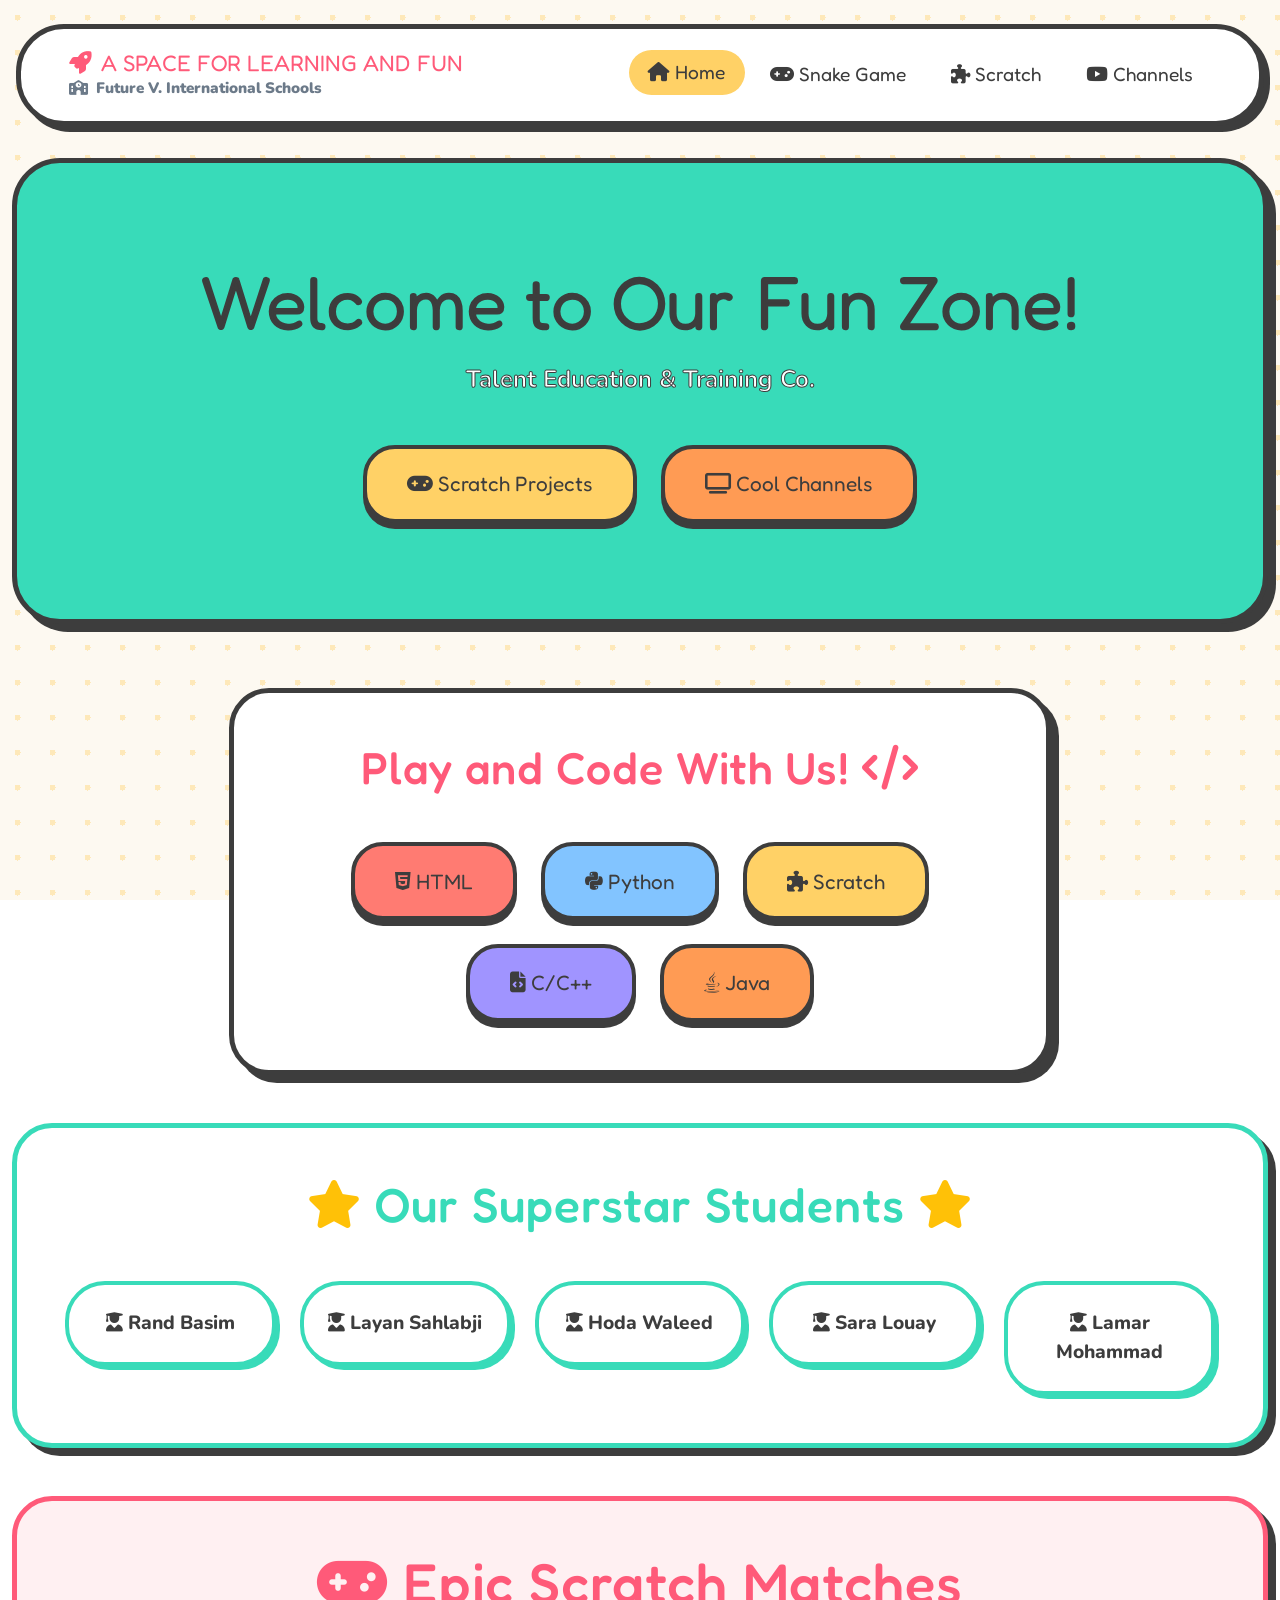
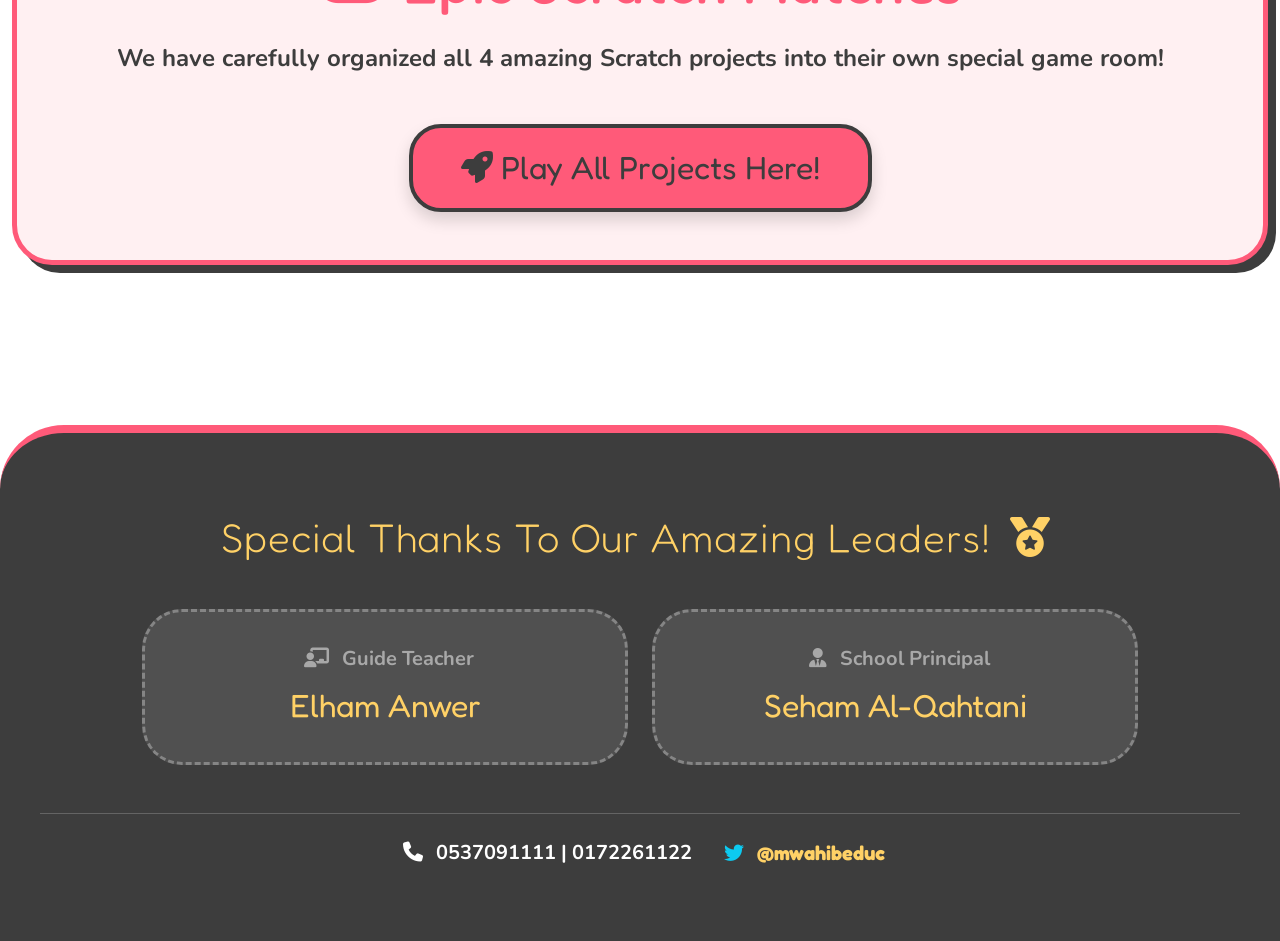
==== index.html @ 5723bd49 "feat: Pro Max UI design upload" ====
<!DOCTYPE html>
<html lang="en">

<head>
    <meta charset="UTF-8">
    <meta name="viewport" content="width=device-width, initial-scale=1.0">
    <title>A Space for Learning and Fun</title>
    <!-- Bootstrap 5 CSS -->
    <link href="https://cdn.jsdelivr.net/npm/bootstrap@5.3.3/dist/css/bootstrap.min.css" rel="stylesheet">
    <!-- FontAwesome CSS for Professional Developer Icons -->
    <link rel="stylesheet" href="https://cdnjs.cloudflare.com/ajax/libs/font-awesome/6.4.0/css/all.min.css">
    <!-- Custom Pro Max Organic CSS -->
    <link rel="stylesheet" href="styles.css">
</head>

<body>

    <!-- Unified Organic Navbar -->
    <div class="container position-relative z-3 px-3">
        <nav class="navbar navbar-expand-lg floating-nav mt-4">
            <div class="container-fluid">
                <a class="navbar-brand d-flex flex-column" href="index.html">
                    <span class="school-brand"><i class="fa-solid fa-rocket mx-1"></i> A Space for Learning and
                        Fun</span>
                    <span class="school-subbrand"><i class="fa-solid fa-school mx-1"></i> Future V. International
                        Schools</span>
                </a>
                <button class="navbar-toggler" type="button" data-bs-toggle="collapse" data-bs-target="#navMenu">
                    <span class="navbar-toggler-icon"></span>
                </button>
                <div class="collapse navbar-collapse justify-content-end" id="navMenu">
                    <div class="navbar-nav">
                        <a class="nav-link active" href="index.html"><i class="fa-solid fa-house"></i> Home</a>
                        <a class="nav-link" href="snake.html"><i class="fa-solid fa-gamepad"></i> Snake Game</a>
                        <a class="nav-link" href="scratch.html"><i class="fa-solid fa-puzzle-piece"></i> Scratch</a>
                        <a class="nav-link" href="page2.html"><i class="fa-brands fa-youtube"></i> Channels</a>
                    </div>
                </div>
            </div>
        </nav>
    </div>

    <!-- Main Content -->
    <div class="container">
        <!-- Playful Hero Section -->
        <section class="hero text-center text-white position-relative overflow-hidden w-100">
            <h1 class="display-2 mb-3" style="-webkit-text-stroke: 3px #3D3D3D;">Welcome to Our Fun Zone!</h1>
            <p class="fs-4 fw-bold mb-5" style="-webkit-text-stroke: 1px #3D3D3D;">Talent Education & Training Co.</p>
            <div class="d-flex justify-content-center gap-4 flex-wrap mt-4">
                <a href="scratch.html" class="btn-3d btn-scratch"><i class="fa-solid fa-gamepad"></i> Scratch
                    Projects</a>
                <a href="page2.html" class="btn-3d btn-java"><i class="fa-solid fa-tv"></i> Cool Channels</a>
            </div>
        </section>

        <!-- Tech/Game Buttons Section -->
        <div class="row g-5 mb-5 align-items-center justify-content-center">
            <div class="col-12 col-md-10 col-lg-8">
                <div class="organic-card text-center overflow-hidden">
                    <h2 class="mb-5 brand-font" style="color: var(--primary); font-size: 2.8rem;">Play and Code With Us!
                        <i class="fa-solid fa-code"></i></h2>
                    <div class="d-flex flex-wrap gap-4 justify-content-center">
                        <button class="btn-3d btn-html"><i class="fa-brands fa-html5"></i> HTML</button>
                        <button class="btn-3d btn-python"><i class="fa-brands fa-python"></i> Python</button>
                        <button class="btn-3d btn-scratch"><i class="fa-solid fa-puzzle-piece"></i> Scratch</button>
                        <button class="btn-3d btn-cpp"><i class="fa-solid fa-file-code"></i> C/C++</button>
                        <button class="btn-3d btn-java"><i class="fa-brands fa-java"></i> Java</button>
                    </div>
                </div>
            </div>
        </div>

        <!-- Star Students (Chunky Bubbles) -->
        <div class="organic-card mb-5 overflow-hidden" style="border-color: var(--secondary);">
            <h2 class="text-center mb-5 brand-font" style="color: var(--secondary); font-size: 3rem;"><i
                    class="fa-solid fa-star text-warning"></i> Our Superstar Students <i
                    class="fa-solid fa-star text-warning"></i></h2>
            <div class="row row-cols-2 row-cols-md-3 row-cols-lg-5 g-4 justify-content-center">
                <div class="col">
                    <div class="student-bubble"><i class="fa-solid fa-user-graduate"></i> Rand Basim</div>
                </div>
                <div class="col">
                    <div class="student-bubble"><i class="fa-solid fa-user-graduate"></i> Layan Sahlabji</div>
                </div>
                <div class="col">
                    <div class="student-bubble"><i class="fa-solid fa-user-graduate"></i> Hoda Waleed</div>
                </div>
                <div class="col">
                    <div class="student-bubble"><i class="fa-solid fa-user-graduate"></i> Sara Louay</div>
                </div>
                <div class="col">
                    <div class="student-bubble"><i class="fa-solid fa-user-graduate"></i> Lamar Mohammad</div>
                </div>
            </div>
        </div>

        <!-- Dedicated Interactive Scratch Showcase Callout -->
        <div id="scratch-showcase" class="organic-card hover-lift text-center mb-5 overflow-hidden"
            style="border-color: var(--primary); background: #FFF0F2;">
            <h2 class="mb-4 brand-font" style="color: var(--primary); font-size: 3.5rem;"><i
                    class="fa-solid fa-gamepad"></i> Epic Scratch Matches</h2>
            <p class="fs-4 fw-bold mb-5 d-none d-md-block" style="color: var(--text-main);">We have carefully organized
                all 4 amazing Scratch projects into their own special game room!</p>
            <a href="scratch.html" class="btn-3d btn-scratch px-5 py-3 fs-2 text-white border-0 shadow"
                style="background: var(--primary);"><i class="fa-solid fa-rocket"></i> Play All Projects Here!</a>
        </div>
    </div>

    <!-- Unified Chunky Footer -->
    <footer class="chunky-footer text-center w-100">
        <div class="container-fluid overflow-hidden px-4">
            <h2 class="mb-5 footer-text-brand display-6">Special Thanks To Our Amazing Leaders! <i
                    class="fa-solid fa-medal mx-2"></i></h2>
            <div class="row justify-content-center g-4 mb-5">
                <div class="col-12 col-md-5">
                    <div class="footer-badge">
                        <p class="mb-2 fs-5 fw-bold text-white-50"><i class="fa-solid fa-chalkboard-user mx-2"></i>
                            Guide Teacher</p>
                        <p class="mb-0 fs-2 footer-text-brand">Elham Anwer</p>
                    </div>
                </div>
                <div class="col-12 col-md-5">
                    <div class="footer-badge">
                        <p class="mb-2 fs-5 fw-bold text-white-50"><i class="fa-solid fa-user-tie mx-2"></i> School
                            Principal</p>
                        <p class="mb-0 fs-2 footer-text-brand">Seham Al-Qahtani</p>
                    </div>
                </div>
            </div>

            <div class="d-flex flex-column flex-md-row justify-content-center align-items-center gap-4 mt-5 py-4 border-top w-100"
                style="border-color: rgba(255,255,255,0.2) !important;">
                <div class="fs-5 fw-bold text-break">
                    <i class="fa-solid fa-phone mx-2"></i> <a href="tel:0537091111"
                        class="text-white text-decoration-none">0537091111</a> | <a href="tel:0172261122"
                        class="text-white text-decoration-none">0172261122</a>
                </div>
                <div class="fs-5 fw-bold">
                    <i class="fa-brands fa-twitter text-info mx-2"></i> <a href="https://twitter.com/mwahibeduc"
                        target="_blank" class="footer-text-brand text-decoration-none">@mwahibeduc</a>
                </div>
            </div>
        </div>
    </footer>

    <!-- Bootstrap JS -->
    <script src="https://cdn.jsdelivr.net/npm/bootstrap@5.3.3/dist/js/bootstrap.bundle.min.js"></script>
</body>

</html>
---- styles.css ----
@import url('https://fonts.googleapis.com/css2?family=Fredoka+One&family=Nunito:wght@400;700;900&display=swap');

:root {
    --bg-color: #FDF9F1;
    /* Soft warm white / cream */
    --primary: #FF5A79;
    /* Bright playful pink */
    --secondary: #38DBB9;
    /* Bright teal */
    --accent: #FFD166;
    /* Sunny yellow */
    --blue: #4A90E2;
    /* Playful blue for tech */
    --orange: #FF8A00;
    /* Bright orange */
    --text-main: #3D3D3D;
    /* Soft black for legibility */
    --text-mute: #6C7A89;
}

html,
body {
    max-width: 100%;
    overflow-x: hidden;
}

body {
    font-family: 'Nunito', sans-serif;
    color: var(--text-main);
}

body::before {
    content: "";
    position: fixed;
    top: 0;
    left: 0;
    width: 100%;
    height: 100%;
    background-image: radial-gradient(rgba(255, 209, 102, 0.4) 3px, transparent 3px);
    background-size: 35px 35px;
    background-color: var(--bg-color);
    z-index: -1;
}

h1,
h2,
h3,
h4,
h5,
h6,
.brand-font {
    font-family: 'Fredoka One', cursive;
    color: var(--text-main);
    letter-spacing: 1px;
}

/* Global Nav */
.floating-nav {
    background: white;
    border: 5px solid var(--text-main);
    border-radius: 3rem;
    box-shadow: 6px 6px 0 var(--text-main);
    padding: 1rem 2rem;
    margin: 2rem auto;
    max-width: 1400px;
}

.school-brand {
    font-family: 'Fredoka One', cursive;
    color: var(--primary);
    text-transform: uppercase;
    font-size: 1.4rem;
    text-decoration: none;
    line-height: 1.2;
}

.school-subbrand {
    font-family: 'Nunito', sans-serif;
    color: var(--text-mute);
    font-size: 0.95rem;
    font-weight: 900;
}

.nav-link {
    font-family: 'Fredoka One', cursive;
    color: var(--text-main) !important;
    font-size: 1.2rem;
    padding: 0.5rem 1.2rem !important;
    border-radius: 2rem;
    transition: all 0.2s;
    margin: 0 0.2rem;
}

.nav-link:hover,
.nav-link.active {
    background: var(--accent);
    transform: translateY(-2px);
}

/* Tactile 3D Game Buttons */
.btn-3d {
    font-family: 'Fredoka One', cursive;
    font-size: 1.3rem;
    padding: 1.2rem 2.5rem;
    border-radius: 2rem;
    border: 4px solid var(--text-main) !important;
    color: var(--text-main) !important;
    text-decoration: none;
    display: inline-block;
    transition: all 0.1s ease-in-out;
    position: relative;
    top: 0;
    cursor: pointer;
}

.btn-3d:hover {
    filter: brightness(1.1);
}

.btn-3d:active {
    top: 6px;
    box-shadow: 0 0px 0 var(--text-main) !important;
}

.btn-html {
    background: #FF7B72;
    box-shadow: 0 6px 0 var(--text-main);
}

.btn-python {
    background: #82C4FF;
    box-shadow: 0 6px 0 var(--text-main);
}

.btn-scratch {
    background: var(--accent);
    box-shadow: 0 6px 0 var(--text-main);
}

.btn-cpp {
    background: #A094FF;
    box-shadow: 0 6px 0 var(--text-main);
}

.btn-java {
    background: #FF9B54;
    box-shadow: 0 6px 0 var(--text-main);
}

/* Playful Card Containers */
.organic-card {
    background: white;
    border: 5px solid var(--text-main);
    border-radius: 2.5rem;
    padding: 3rem;
    position: relative;
    box-shadow: 8px 8px 0 var(--text-main);
    transition: all 0.3s;
    overflow: hidden;
}

.organic-card.hover-lift:hover {
    transform: translateY(-8px);
    box-shadow: 12px 16px 0 var(--text-main);
}

/* Base App Wrapper Limits */
.container {
    max-width: 100vw;
    overflow-x: hidden;
}

/* Hero Section */
.hero {
    background: var(--secondary);
    border: 5px solid var(--text-main);
    border-radius: 3rem;
    box-shadow: 8px 8px 0 var(--text-main);
    padding: 6rem 2rem;
    margin-bottom: 4rem;
    position: relative;
    overflow: hidden;
}

/* Footer */
.chunky-footer {
    background: var(--text-main);
    color: white;
    padding: 5rem 1rem 3rem 1rem;
    border-radius: 4rem 4rem 0 0;
    margin-top: 7rem;
    border-top: 8px solid var(--primary);
    width: 100%;
}

.footer-badge {
    background: rgba(255, 255, 255, 0.1);
    border: 3px dashed rgba(255, 255, 255, 0.3);
    border-radius: 2.5rem;
    padding: 2rem;
    height: 100%;
}

.footer-text-brand {
    color: var(--accent);
    font-family: 'Fredoka One', cursive;
}

/* Channels / Students etc */
.student-bubble {
    background: white;
    border: 4px solid var(--secondary);
    border-radius: 2.5rem;
    padding: 1.5rem;
    font-size: 1.2rem;
    font-weight: 800;
    color: var(--text-main);
    box-shadow: 4px 4px 0 var(--secondary);
    text-align: center;
    transition: all 0.2s;
}

.student-bubble:hover {
    background: var(--secondary);
    color: white;
    transform: translateY(-5px);
    box-shadow: 6px 8px 0 var(--text-main);
}

/* Fluid Native Iframe Container Overlay! */
.iframe-container {
    position: relative;
    width: 100%;
    padding-bottom: 82%;
    /* Ensures strict aspect ratio mapping */
    height: 0;
    overflow: hidden;
}

.iframe-container iframe {
    position: absolute;
    top: 0;
    left: 0;
    width: 100% !important;
    height: 100% !important;
    border-radius: 1rem;
}

/* 📱 MOBILE RESPONSIVENESS MEDIA QUERIES */
@media (max-width: 768px) {

    /* Typographic Scaling */
    .display-2 {
        font-size: 2.5rem;
        -webkit-text-stroke: 1px #3D3D3D !important;
    }

    .display-3 {
        font-size: 2rem;
        -webkit-text-stroke: 1px #3D3D3D !important;
    }

    .display-4 {
        font-size: 1.8rem;
        -webkit-text-stroke: 1px #3D3D3D !important;
    }

    h2.brand-font {
        font-size: 1.5rem !important;
    }

    /* Layout & Spacing */
    .hero {
        padding: 3rem 1rem;
        border-radius: 2rem;
        box-shadow: 4px 4px 0 var(--text-main);
    }

    .organic-card {
        padding: 1.5rem;
        border-radius: 1.5rem;
        box-shadow: 4px 4px 0 var(--text-main);
        border-width: 4px;
    }

    /* Navbar / Buttons */
    .floating-nav {
        padding: 0.5rem 1rem;
        border-radius: 1.5rem;
        margin: 1rem auto;
        box-shadow: 4px 4px 0 var(--text-main);
        border-width: 4px;
    }

    .school-brand {
        font-size: 1rem;
    }

    .school-subbrand {
        font-size: 0.8rem;
    }

    .btn-3d {
        padding: 0.8rem 1.5rem;
        font-size: 1rem;
        border-width: 3px !important;
        box-shadow: 0 4px 0 var(--text-main) !important;
        width: 100%;
        text-align: center;
    }

    .btn-3d:active {
        top: 4px;
        box-shadow: 0 0 0 var(--text-main) !important;
    }

    /* Target specific showcase limits */
    .scratch-embed-card,
    .project-embed {
        padding: 1rem;
        border-width: 3px;
        border-radius: 1.5rem;
    }

    /* Students / Footers */
    .student-bubble {
        padding: 1rem;
        font-size: 0.9rem;
        border-width: 3px;
        box-shadow: 2px 2px 0 var(--secondary);
    }

    .chunky-footer {
        padding: 3rem 1rem;
        border-radius: 2rem 2rem 0 0;
        margin-top: 3rem;
        border-top-width: 5px;
    }

    .footer-badge {
        padding: 1.5rem;
        border-radius: 1.5rem;
    }

    /* Arcade bounds */
    .arcade-machine {
        padding: 1rem;
        border-radius: 2rem 2rem 1rem 1rem;
        border-width: 4px;
        box-shadow: 6px 6px 0 var(--text-main);
    }

    .arcade-screen-bezel {
        padding: 0.25rem;
        border-radius: 0.5rem;
        border-width: 4px;
    }

    .arcade-marquee {
        font-size: 1.5rem;
        margin-bottom: 1rem;
        letter-spacing: 1px;
    }
}
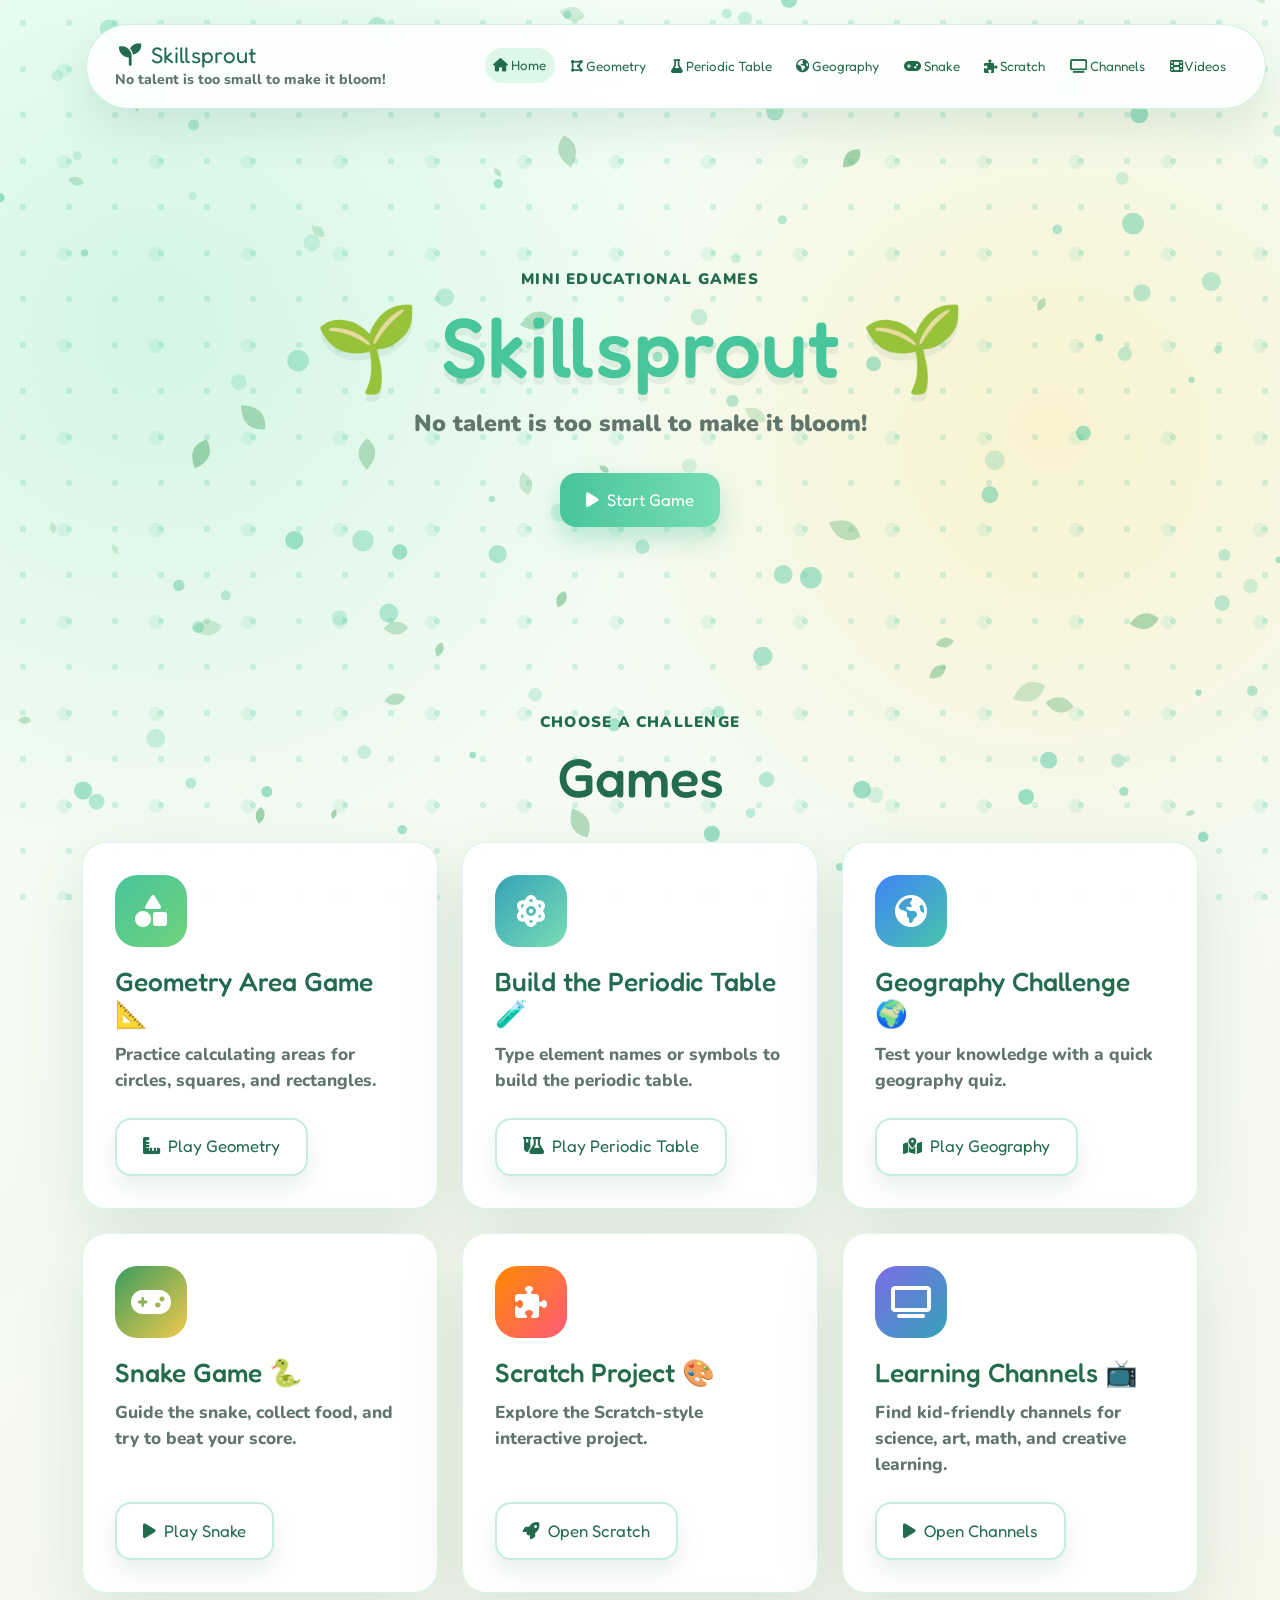
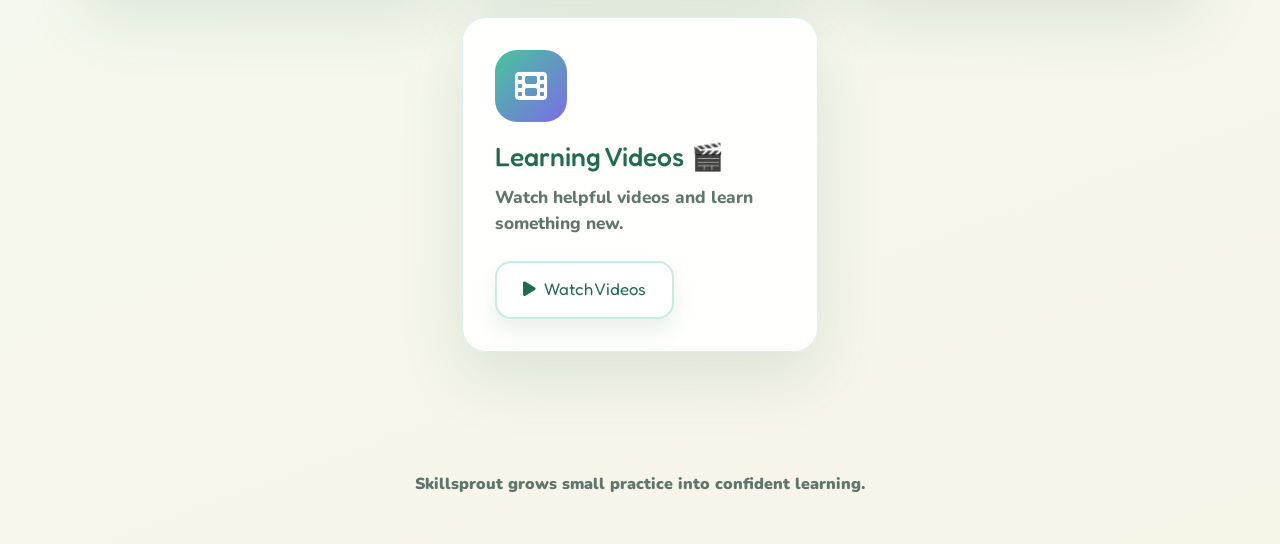
==== commit 394a2ab1: "last update" ====
--- a/index.html
+++ b/index.html
@@ -4,147 +4,271 @@
 <head>
     <meta charset="UTF-8">
     <meta name="viewport" content="width=device-width, initial-scale=1.0">
-    <title>A Space for Learning and Fun</title>
-    <!-- Bootstrap 5 CSS -->
+    <title>Skillsprout</title>
     <link href="https://cdn.jsdelivr.net/npm/bootstrap@5.3.3/dist/css/bootstrap.min.css" rel="stylesheet">
-    <!-- FontAwesome CSS for Professional Developer Icons -->
     <link rel="stylesheet" href="https://cdnjs.cloudflare.com/ajax/libs/font-awesome/6.4.0/css/all.min.css">
-    <!-- Custom Pro Max Organic CSS -->
-    <link rel="stylesheet" href="styles.css">
+    <link rel="stylesheet" href="styles.css?v=7">
 </head>
 
-<body>
-
-    <!-- Unified Organic Navbar -->
-    <div class="container position-relative z-3 px-3">
-        <nav class="navbar navbar-expand-lg floating-nav mt-4">
-            <div class="container-fluid">
-                <a class="navbar-brand d-flex flex-column" href="index.html">
-                    <span class="school-brand"><i class="fa-solid fa-rocket mx-1"></i> A Space for Learning and
-                        Fun</span>
-                    <span class="school-subbrand"><i class="fa-solid fa-school mx-1"></i> Future V. International
-                        Schools</span>
-                </a>
-                <button class="navbar-toggler" type="button" data-bs-toggle="collapse" data-bs-target="#navMenu">
-                    <span class="navbar-toggler-icon"></span>
-                </button>
-                <div class="collapse navbar-collapse justify-content-end" id="navMenu">
-                    <div class="navbar-nav">
-                        <a class="nav-link active" href="index.html"><i class="fa-solid fa-house"></i> Home</a>
-                        <a class="nav-link" href="snake.html"><i class="fa-solid fa-gamepad"></i> Snake Game</a>
-                        <a class="nav-link" href="scratch.html"><i class="fa-solid fa-puzzle-piece"></i> Scratch</a>
-                        <a class="nav-link" href="page2.html"><i class="fa-brands fa-youtube"></i> Channels</a>
+<body class="skillsprout-page landing-page">
+    <canvas id="bg" class="leafy-bg" aria-hidden="true"></canvas>
+
+    <div class="page-layer">
+        <div class="container position-relative z-3 px-3">
+            <nav class="navbar navbar-expand-xl navbar-light floating-nav mt-4" aria-label="Main navigation">
+                <div class="container-fluid">
+                    <a class="navbar-brand d-flex flex-column" href="index.html">
+                        <span class="school-brand"><i class="fa-solid fa-seedling mx-1"></i> Skillsprout</span>
+                        <span class="school-subbrand">No talent is too small to make it bloom!</span>
+                    </a>
+                    <button class="navbar-toggler" type="button" data-bs-toggle="collapse" data-bs-target="#navMenu"
+                        aria-controls="navMenu" aria-expanded="false" aria-label="Toggle navigation">
+                        <span class="navbar-toggler-icon"></span>
+                    </button>
+                    <div class="collapse navbar-collapse justify-content-end" id="navMenu">
+                        <div class="navbar-nav">
+                            <a class="nav-link active" href="index.html"><i class="fa-solid fa-house"></i> Home</a>
+                            <a class="nav-link" href="geometry.html"><i class="fa-solid fa-draw-polygon"></i>
+                                Geometry</a>
+                            <a class="nav-link" href="periodic.html"><i class="fa-solid fa-flask"></i> Periodic
+                                Table</a>
+                            <a class="nav-link" href="geography.html"><i class="fa-solid fa-earth-americas"></i>
+                                Geography</a>
+                            <a class="nav-link" href="snake.html"><i class="fa-solid fa-gamepad"></i> Snake</a>
+                            <a class="nav-link" href="scratch.html"><i class="fa-solid fa-puzzle-piece"></i>
+                                Scratch</a>
+                            <a class="nav-link" href="page2.html"><i class="fa-solid fa-tv"></i> Channels</a>
+                            <a class="nav-link" href="videos.html"><i class="fa-solid fa-film"></i> Videos</a>
+                        </div>
                     </div>
                 </div>
-            </div>
-        </nav>
-    </div>
-
-    <!-- Main Content -->
-    <div class="container">
-        <!-- Playful Hero Section -->
-        <section class="hero text-center text-white position-relative overflow-hidden w-100">
-            <h1 class="display-2 mb-3" style="-webkit-text-stroke: 3px #3D3D3D;">Welcome to Our Fun Zone!</h1>
-            <p class="fs-4 fw-bold mb-5" style="-webkit-text-stroke: 1px #3D3D3D;">Talent Education & Training Co.</p>
-            <div class="d-flex justify-content-center gap-4 flex-wrap mt-4">
-                <a href="scratch.html" class="btn-3d btn-scratch"><i class="fa-solid fa-gamepad"></i> Scratch
-                    Projects</a>
-                <a href="page2.html" class="btn-3d btn-java"><i class="fa-solid fa-tv"></i> Cool Channels</a>
-            </div>
-        </section>
-
-        <!-- Tech/Game Buttons Section -->
-        <div class="row g-5 mb-5 align-items-center justify-content-center">
-            <div class="col-12 col-md-10 col-lg-8">
-                <div class="organic-card text-center overflow-hidden">
-                    <h2 class="mb-5 brand-font" style="color: var(--primary); font-size: 2.8rem;">Play and Code With Us!
-                        <i class="fa-solid fa-code"></i></h2>
-                    <div class="d-flex flex-wrap gap-4 justify-content-center">
-                        <button class="btn-3d btn-html"><i class="fa-brands fa-html5"></i> HTML</button>
-                        <button class="btn-3d btn-python"><i class="fa-brands fa-python"></i> Python</button>
-                        <button class="btn-3d btn-scratch"><i class="fa-solid fa-puzzle-piece"></i> Scratch</button>
-                        <button class="btn-3d btn-cpp"><i class="fa-solid fa-file-code"></i> C/C++</button>
-                        <button class="btn-3d btn-java"><i class="fa-brands fa-java"></i> Java</button>
+            </nav>
+        </div>
+
+        <main>
+            <section class="skillsprout-hero text-center">
+                <div class="container hero-inner">
+                    <p class="hero-kicker">Mini educational games</p>
+                    <h1 class="hero-title">🌱 Skillsprout 🌱</h1>
+                    <p class="hero-subtitle">No talent is too small to make it bloom!</p>
+                    <a href="#games" class="sprout-btn sprout-btn-primary">
+                        <i class="fa-solid fa-play"></i>
+                        Start Game
+                    </a>
+                </div>
+            </section>
+
+            <section id="games" class="games-section" aria-labelledby="games-title">
+                <div class="container">
+                    <div class="section-heading text-center">
+                        <p class="hero-kicker">Choose a challenge</p>
+                        <h2 id="games-title" class="section-title">Games</h2>
+                    </div>
+
+                    <div class="row g-4 justify-content-center">
+                        <div class="col-12 col-md-6 col-xl-4">
+                            <article class="sprout-card game-card h-100">
+                                <div class="game-icon geometry-icon" aria-hidden="true">
+                                    <i class="fa-solid fa-shapes"></i>
+                                </div>
+                                <h3>Geometry Area Game 📐</h3>
+                                <p>Practice calculating areas for circles, squares, and rectangles.</p>
+                                <a href="geometry.html" class="sprout-btn sprout-btn-secondary">
+                                    <i class="fa-solid fa-ruler-combined"></i>
+                                    Play Geometry
+                                </a>
+                            </article>
+                        </div>
+
+                        <div class="col-12 col-md-6 col-xl-4">
+                            <article class="sprout-card game-card h-100">
+                                <div class="game-icon periodic-icon" aria-hidden="true">
+                                    <i class="fa-solid fa-atom"></i>
+                                </div>
+                                <h3>Build the Periodic Table 🧪</h3>
+                                <p>Type element names or symbols to build the periodic table.</p>
+                                <a href="periodic.html" class="sprout-btn sprout-btn-secondary">
+                                    <i class="fa-solid fa-flask-vial"></i>
+                                    Play Periodic Table
+                                </a>
+                            </article>
+                        </div>
+
+                        <div class="col-12 col-md-6 col-xl-4">
+                            <article class="sprout-card game-card h-100">
+                                <div class="game-icon geography-icon" aria-hidden="true">
+                                    <i class="fa-solid fa-earth-americas"></i>
+                                </div>
+                                <h3>Geography Challenge 🌍</h3>
+                                <p>Test your knowledge with a quick geography quiz.</p>
+                                <a href="geography.html" class="sprout-btn sprout-btn-secondary">
+                                    <i class="fa-solid fa-map-location-dot"></i>
+                                    Play Geography
+                                </a>
+                            </article>
+                        </div>
+
+                        <div class="col-12 col-md-6 col-xl-4">
+                            <article class="sprout-card game-card h-100">
+                                <div class="game-icon snake-icon" aria-hidden="true">
+                                    <i class="fa-solid fa-gamepad"></i>
+                                </div>
+                                <h3>Snake Game 🐍</h3>
+                                <p>Guide the snake, collect food, and try to beat your score.</p>
+                                <a href="snake.html" class="sprout-btn sprout-btn-secondary">
+                                    <i class="fa-solid fa-play"></i>
+                                    Play Snake
+                                </a>
+                            </article>
+                        </div>
+
+                        <div class="col-12 col-md-6 col-xl-4">
+                            <article class="sprout-card game-card h-100">
+                                <div class="game-icon scratch-icon" aria-hidden="true">
+                                    <i class="fa-solid fa-puzzle-piece"></i>
+                                </div>
+                                <h3>Scratch Project 🎨</h3>
+                                <p>Explore the Scratch-style interactive project.</p>
+                                <a href="scratch.html" class="sprout-btn sprout-btn-secondary">
+                                    <i class="fa-solid fa-rocket"></i>
+                                    Open Scratch
+                                </a>
+                            </article>
+                        </div>
+
+                        <div class="col-12 col-md-6 col-xl-4">
+                            <article class="sprout-card game-card h-100">
+                                <div class="game-icon channels-icon" aria-hidden="true">
+                                    <i class="fa-solid fa-tv"></i>
+                                </div>
+                                <h3>Learning Channels 📺</h3>
+                                <p>Find kid-friendly channels for science, art, math, and creative learning.</p>
+                                <a href="page2.html" class="sprout-btn sprout-btn-secondary">
+                                    <i class="fa-solid fa-play"></i>
+                                    Open Channels
+                                </a>
+                            </article>
+                        </div>
+
+                        <div class="col-12 col-md-6 col-xl-4">
+                            <article class="sprout-card game-card h-100">
+                                <div class="game-icon videos-icon" aria-hidden="true">
+                                    <i class="fa-solid fa-film"></i>
+                                </div>
+                                <h3>Learning Videos 🎬</h3>
+                                <p>Watch helpful videos and learn something new.</p>
+                                <a href="videos.html" class="sprout-btn sprout-btn-secondary">
+                                    <i class="fa-solid fa-play"></i>
+                                    Watch Videos
+                                </a>
+                            </article>
+                        </div>
                     </div>
                 </div>
+            </section>
+        </main>
+
+        <footer class="sprout-footer text-center">
+            <div class="container">
+                <p class="mb-0">Skillsprout grows small practice into confident learning.</p>
             </div>
-        </div>
-
-        <!-- Star Students (Chunky Bubbles) -->
-        <div class="organic-card mb-5 overflow-hidden" style="border-color: var(--secondary);">
-            <h2 class="text-center mb-5 brand-font" style="color: var(--secondary); font-size: 3rem;"><i
-                    class="fa-solid fa-star text-warning"></i> Our Superstar Students <i
-                    class="fa-solid fa-star text-warning"></i></h2>
-            <div class="row row-cols-2 row-cols-md-3 row-cols-lg-5 g-4 justify-content-center">
-                <div class="col">
-                    <div class="student-bubble"><i class="fa-solid fa-user-graduate"></i> Rand Basim</div>
-                </div>
-                <div class="col">
-                    <div class="student-bubble"><i class="fa-solid fa-user-graduate"></i> Layan Sahlabji</div>
-                </div>
-                <div class="col">
-                    <div class="student-bubble"><i class="fa-solid fa-user-graduate"></i> Hoda Waleed</div>
-                </div>
-                <div class="col">
-                    <div class="student-bubble"><i class="fa-solid fa-user-graduate"></i> Sara Louay</div>
-                </div>
-                <div class="col">
-                    <div class="student-bubble"><i class="fa-solid fa-user-graduate"></i> Lamar Mohammad</div>
-                </div>
-            </div>
-        </div>
-
-        <!-- Dedicated Interactive Scratch Showcase Callout -->
-        <div id="scratch-showcase" class="organic-card hover-lift text-center mb-5 overflow-hidden"
-            style="border-color: var(--primary); background: #FFF0F2;">
-            <h2 class="mb-4 brand-font" style="color: var(--primary); font-size: 3.5rem;"><i
-                    class="fa-solid fa-gamepad"></i> Epic Scratch Matches</h2>
-            <p class="fs-4 fw-bold mb-5 d-none d-md-block" style="color: var(--text-main);">We have carefully organized
-                all 4 amazing Scratch projects into their own special game room!</p>
-            <a href="scratch.html" class="btn-3d btn-scratch px-5 py-3 fs-2 text-white border-0 shadow"
-                style="background: var(--primary);"><i class="fa-solid fa-rocket"></i> Play All Projects Here!</a>
-        </div>
+        </footer>
     </div>
 
-    <!-- Unified Chunky Footer -->
-    <footer class="chunky-footer text-center w-100">
-        <div class="container-fluid overflow-hidden px-4">
-            <h2 class="mb-5 footer-text-brand display-6">Special Thanks To Our Amazing Leaders! <i
-                    class="fa-solid fa-medal mx-2"></i></h2>
-            <div class="row justify-content-center g-4 mb-5">
-                <div class="col-12 col-md-5">
-                    <div class="footer-badge">
-                        <p class="mb-2 fs-5 fw-bold text-white-50"><i class="fa-solid fa-chalkboard-user mx-2"></i>
-                            Guide Teacher</p>
-                        <p class="mb-0 fs-2 footer-text-brand">Elham Anwer</p>
-                    </div>
-                </div>
-                <div class="col-12 col-md-5">
-                    <div class="footer-badge">
-                        <p class="mb-2 fs-5 fw-bold text-white-50"><i class="fa-solid fa-user-tie mx-2"></i> School
-                            Principal</p>
-                        <p class="mb-0 fs-2 footer-text-brand">Seham Al-Qahtani</p>
-                    </div>
-                </div>
-            </div>
-
-            <div class="d-flex flex-column flex-md-row justify-content-center align-items-center gap-4 mt-5 py-4 border-top w-100"
-                style="border-color: rgba(255,255,255,0.2) !important;">
-                <div class="fs-5 fw-bold text-break">
-                    <i class="fa-solid fa-phone mx-2"></i> <a href="tel:0537091111"
-                        class="text-white text-decoration-none">0537091111</a> | <a href="tel:0172261122"
-                        class="text-white text-decoration-none">0172261122</a>
-                </div>
-                <div class="fs-5 fw-bold">
-                    <i class="fa-brands fa-twitter text-info mx-2"></i> <a href="https://twitter.com/mwahibeduc"
-                        target="_blank" class="footer-text-brand text-decoration-none">@mwahibeduc</a>
-                </div>
-            </div>
-        </div>
-    </footer>
-
-    <!-- Bootstrap JS -->
+    <script>
+        const canvas = document.getElementById("bg");
+        const ctx = canvas.getContext("2d");
+        let width = 0;
+        let height = 0;
+
+        function resize() {
+            width = window.innerWidth;
+            height = window.innerHeight;
+            canvas.width = width;
+            canvas.height = height;
+        }
+
+        resize();
+        window.addEventListener("resize", resize);
+
+        class Bubble {
+            constructor() {
+                this.reset(true);
+            }
+
+            reset(randomY) {
+                this.x = Math.random() * width;
+                this.y = randomY ? Math.random() * height : height + Math.random() * 180;
+                this.r = 3 + Math.random() * 8;
+                this.vy = 0.25 + Math.random() * 0.75;
+                this.vx = (Math.random() - 0.5) * 0.35;
+                this.a = 0.18 + Math.random() * 0.35;
+                this.isLeaf = Math.random() > 0.68;
+                this.rotation = Math.random() * Math.PI;
+                this.spin = (Math.random() - 0.5) * 0.01;
+            }
+
+            update() {
+                this.y -= this.vy;
+                this.x += this.vx;
+                this.rotation += this.spin;
+
+                if (this.y < -24 || this.x < -40 || this.x > width + 40) {
+                    this.reset(false);
+                }
+            }
+
+            drawLeaf() {
+                ctx.save();
+                ctx.translate(this.x, this.y);
+                ctx.rotate(this.rotation);
+                ctx.beginPath();
+                ctx.moveTo(0, -this.r * 1.6);
+                ctx.quadraticCurveTo(this.r * 1.7, -this.r * 0.2, 0, this.r * 1.6);
+                ctx.quadraticCurveTo(-this.r * 1.7, -this.r * 0.2, 0, -this.r * 1.6);
+                ctx.fillStyle = `rgba(77, 170, 105, ${this.a})`;
+                ctx.fill();
+                ctx.restore();
+            }
+
+            drawBubble() {
+                ctx.beginPath();
+                ctx.arc(this.x, this.y, this.r, 0, Math.PI * 2);
+                ctx.fillStyle = `rgba(71, 197, 155, ${this.a})`;
+                ctx.fill();
+            }
+
+            draw() {
+                if (this.isLeaf) {
+                    this.drawLeaf();
+                    return;
+                }
+
+                this.drawBubble();
+            }
+        }
+
+        const bubbleCount = window.matchMedia("(max-width: 600px)").matches ? 75 : 140;
+        const bubbles = Array.from({ length: bubbleCount }, () => new Bubble());
+        const reduceMotion = window.matchMedia("(prefers-reduced-motion: reduce)").matches;
+
+        function animate() {
+            ctx.clearRect(0, 0, width, height);
+            bubbles.forEach((bubble) => {
+                if (!reduceMotion) {
+                    bubble.update();
+                }
+                bubble.draw();
+            });
+
+            if (!reduceMotion) {
+                requestAnimationFrame(animate);
+            }
+        }
+
+        animate();
+    </script>
     <script src="https://cdn.jsdelivr.net/npm/bootstrap@5.3.3/dist/js/bootstrap.bundle.min.js"></script>
 </body>
 
-</html>+</html>
--- a/styles.css
+++ b/styles.css
@@ -16,12 +16,28 @@
     --text-main: #3D3D3D;
     /* Soft black for legibility */
     --text-mute: #6C7A89;
+    --sprout-cream: #F7F4E8;
+    --sprout-soft: #F0FFF6;
+    --sprout-green: #47C59B;
+    --sprout-green-dark: #236B4F;
+    --sprout-leaf: #78DDB3;
+    --sprout-mint: #DDF7E8;
+    --sprout-yellow: #FFE7A3;
+    --sprout-ink: #2F4D40;
+    --sprout-muted: #60756B;
+    --sprout-card: rgba(255, 255, 255, 0.94);
+    --sprout-border: rgba(71, 197, 155, 0.2);
+    --sprout-shadow: 0 24px 65px rgba(35, 107, 79, 0.13);
 }
 
 html,
 body {
     max-width: 100%;
     overflow-x: hidden;
+}
+
+html {
+    scroll-behavior: smooth;
 }
 
 body {
@@ -51,7 +67,7 @@
 .brand-font {
     font-family: 'Fredoka One', cursive;
     color: var(--text-main);
-    letter-spacing: 1px;
+    letter-spacing: 0;
 }
 
 /* Global Nav */
@@ -63,6 +79,7 @@
     padding: 1rem 2rem;
     margin: 2rem auto;
     max-width: 1400px;
+    width: min(1400px, calc(100vw - 1.5rem));
 }
 
 .school-brand {
@@ -89,6 +106,16 @@
     border-radius: 2rem;
     transition: all 0.2s;
     margin: 0 0.2rem;
+}
+
+.navbar-brand,
+.navbar-collapse,
+.navbar-nav {
+    min-width: 0;
+}
+
+.navbar-nav {
+    flex-wrap: wrap;
 }
 
 .nav-link:hover,
@@ -246,6 +273,35 @@
     border-radius: 1rem;
 }
 
+.arcade-machine {
+    background: #222C3A;
+    border: 5px solid var(--text-main);
+    border-radius: 2.5rem 2.5rem 1.25rem 1.25rem;
+    box-shadow: 8px 10px 0 var(--text-main);
+    margin: 0 auto;
+    max-width: 520px;
+    padding: 1.5rem;
+    width: 100%;
+}
+
+.arcade-marquee {
+    background: var(--accent);
+    border: 4px solid var(--text-main);
+    border-radius: 1.25rem;
+    color: var(--text-main);
+    font-family: 'Fredoka One', cursive;
+    font-size: 2rem;
+    margin-bottom: 1.25rem;
+    padding: 0.8rem;
+}
+
+.arcade-screen-bezel {
+    background: #111827;
+    border: 5px solid var(--text-main);
+    border-radius: 1rem;
+    padding: 0.5rem;
+}
+
 /* 📱 MOBILE RESPONSIVENESS MEDIA QUERIES */
 @media (max-width: 768px) {
 
@@ -359,6 +415,954 @@
     .arcade-marquee {
         font-size: 1.5rem;
         margin-bottom: 1rem;
-        letter-spacing: 1px;
-    }
-}+        letter-spacing: 0;
+    }
+}
+
+/* Skillsprout pages */
+.skillsprout-page {
+    background:
+        radial-gradient(circle at 12% 15%, rgba(120, 221, 179, 0.26), transparent 26%),
+        radial-gradient(circle at 82% 20%, rgba(255, 231, 163, 0.45), transparent 24%),
+        linear-gradient(160deg, #F3FFF8, var(--sprout-cream));
+    color: var(--sprout-ink);
+    min-height: 100vh;
+}
+
+.skillsprout-page::before {
+    background-image:
+        radial-gradient(rgba(71, 197, 155, 0.2) 3px, transparent 3px),
+        radial-gradient(rgba(120, 221, 179, 0.16) 7px, transparent 7px);
+    background-position: 0 0, 18px 24px;
+    background-size: 46px 46px, 92px 92px;
+    background-color: transparent;
+}
+
+.skillsprout-page .container {
+    max-width: min(1140px, 100%);
+    overflow-x: visible;
+}
+
+.skillsprout-page .container-fluid {
+    max-width: 100%;
+    overflow-x: visible;
+}
+
+.skillsprout-page .floating-nav {
+    background: rgba(255, 255, 255, 0.88);
+    border: 1px solid rgba(71, 197, 155, 0.26);
+    border-radius: 999px;
+    box-shadow: 0 18px 45px rgba(36, 107, 79, 0.13);
+    max-width: min(1180px, calc(100vw - 1.5rem));
+    padding: 0.78rem 1rem;
+    backdrop-filter: blur(14px);
+}
+
+.skillsprout-page .school-brand {
+    color: var(--sprout-green-dark);
+    text-transform: none;
+    letter-spacing: 0;
+}
+
+.skillsprout-page .school-subbrand {
+    color: var(--sprout-muted);
+    font-size: 0.88rem;
+    font-weight: 800;
+}
+
+.skillsprout-page .school-brand,
+.skillsprout-page .school-subbrand {
+    overflow-wrap: anywhere;
+}
+
+.skillsprout-page .navbar-nav {
+    align-items: center;
+    gap: 0.1rem;
+}
+
+.skillsprout-page .nav-link {
+    color: var(--sprout-green-dark) !important;
+    font-size: 0.84rem;
+    letter-spacing: 0;
+    padding: 0.45rem 0.52rem !important;
+    white-space: nowrap;
+}
+
+.navbar-expand-xl .navbar-nav {
+    flex-wrap: nowrap;
+}
+
+.skillsprout-page .nav-link:hover,
+.skillsprout-page .nav-link.active {
+    background: var(--sprout-mint);
+    color: var(--sprout-green-dark) !important;
+    transform: translateY(-1px);
+}
+
+.leafy-bg {
+    position: fixed;
+    inset: 0;
+    width: 100vw;
+    height: 100vh;
+    z-index: 0;
+    pointer-events: none;
+}
+
+.page-layer {
+    position: relative;
+    z-index: 2;
+}
+
+.skillsprout-hero {
+    display: grid;
+    align-items: center;
+    min-height: 58vh;
+    padding: 4rem 1rem 4.5rem;
+}
+
+.hero-inner {
+    display: flex;
+    flex-direction: column;
+    align-items: center;
+}
+
+.hero-kicker {
+    color: var(--sprout-green-dark);
+    font-size: 0.95rem;
+    font-weight: 900;
+    letter-spacing: 0.08em;
+    margin-bottom: 0.7rem;
+    text-transform: uppercase;
+}
+
+.hero-title {
+    color: var(--sprout-green);
+    font-size: 5.25rem;
+    letter-spacing: 0;
+    line-height: 1.05;
+    margin: 0;
+    text-shadow: 0 7px 0 rgba(35, 107, 79, 0.08);
+}
+
+.hero-subtitle {
+    color: var(--sprout-muted);
+    font-size: 1.45rem;
+    font-weight: 900;
+    margin: 1rem auto 2rem;
+    max-width: 680px;
+}
+
+.sprout-btn {
+    align-items: center;
+    border: 0;
+    border-radius: 16px;
+    cursor: pointer;
+    display: inline-flex;
+    font-family: 'Fredoka One', cursive;
+    font-size: 1.05rem;
+    gap: 0.55rem;
+    justify-content: center;
+    min-height: 52px;
+    padding: 0.9rem 1.6rem;
+    text-decoration: none;
+    transition: transform 0.18s ease, box-shadow 0.18s ease, filter 0.18s ease;
+}
+
+.sprout-btn:hover {
+    filter: brightness(1.03);
+    transform: translateY(-2px);
+}
+
+.sprout-btn:active {
+    transform: translateY(1px);
+}
+
+.sprout-btn-primary {
+    background: linear-gradient(90deg, var(--sprout-green), var(--sprout-leaf));
+    box-shadow: 0 12px 24px rgba(71, 197, 155, 0.34);
+    color: white;
+}
+
+.sprout-btn-primary:hover,
+.sprout-btn-primary:focus {
+    color: white;
+}
+
+.sprout-btn-secondary {
+    background: #FFFFFF;
+    border: 2px solid rgba(71, 197, 155, 0.32);
+    box-shadow: 0 12px 22px rgba(35, 107, 79, 0.1);
+    color: var(--sprout-green-dark);
+}
+
+.sprout-btn-secondary:hover,
+.sprout-btn-secondary:focus {
+    color: var(--sprout-green-dark);
+}
+
+.games-section {
+    padding: 3rem 0 5rem;
+}
+
+.content-main {
+    padding: 2rem 0 4rem;
+}
+
+.page-header {
+    margin: 0 auto 2rem;
+    max-width: 780px;
+}
+
+.page-subtitle {
+    color: var(--sprout-muted);
+    font-size: 1.12rem;
+    font-weight: 900;
+    margin: 0 auto;
+    max-width: 680px;
+}
+
+.section-heading {
+    margin-bottom: 2rem;
+}
+
+.section-title,
+.game-title {
+    color: var(--sprout-green-dark);
+    letter-spacing: 0;
+}
+
+.section-title {
+    font-size: 3.4rem;
+}
+
+.sprout-card {
+    background: var(--sprout-card);
+    border: 1px solid var(--sprout-border);
+    border-radius: 24px;
+    box-shadow: var(--sprout-shadow);
+    overflow: hidden;
+}
+
+.game-card {
+    display: flex;
+    flex-direction: column;
+    align-items: flex-start;
+    padding: 2rem;
+}
+
+.game-card h3 {
+    color: var(--sprout-green-dark);
+    font-size: 1.65rem;
+    letter-spacing: 0;
+    margin: 1.2rem 0 0.75rem;
+}
+
+.game-card p {
+    color: var(--sprout-muted);
+    flex: 1;
+    font-size: 1.08rem;
+    font-weight: 800;
+    margin-bottom: 1.5rem;
+}
+
+.game-icon {
+    align-items: center;
+    border-radius: 22px;
+    color: white;
+    display: inline-flex;
+    font-size: 2rem;
+    height: 72px;
+    justify-content: center;
+    width: 72px;
+}
+
+.geometry-icon {
+    background: linear-gradient(135deg, #47C59B, #70D27C);
+}
+
+.periodic-icon {
+    background: linear-gradient(135deg, #35A2B8, #78DDB3);
+}
+
+.geography-icon {
+    background: linear-gradient(135deg, #3F83F8, #46C7A8);
+}
+
+.snake-icon {
+    background: linear-gradient(135deg, #3A9D5D, #F2C94C);
+}
+
+.scratch-icon {
+    background: linear-gradient(135deg, #FF8A00, #FF5A79);
+}
+
+.channels-icon {
+    background: linear-gradient(135deg, #7C6CE8, #35A2B8);
+}
+
+.videos-icon {
+    background: linear-gradient(135deg, #47C59B, #7C6CE8);
+}
+
+.channel-grid,
+.scratch-grid,
+.video-grid {
+    display: grid;
+    gap: 1.25rem;
+    grid-template-columns: repeat(3, minmax(0, 1fr));
+}
+
+.video-grid,
+.scratch-grid {
+    grid-template-columns: repeat(2, minmax(0, 1fr));
+}
+
+.scratch-feature {
+    margin: 0 auto 2rem;
+    max-width: 760px;
+}
+
+.scratch-feature-card {
+    padding: 1.5rem;
+}
+
+.scratch-feature-copy {
+    margin-bottom: 1rem;
+    text-align: center;
+}
+
+.scratch-feature-copy h2 {
+    color: var(--sprout-green-dark);
+    font-size: 1.7rem;
+    margin: 0;
+}
+
+.scratch-embed-wrapper {
+    aspect-ratio: 485 / 402;
+    background: #102018;
+    border: 1px solid rgba(71, 197, 155, 0.2);
+    border-radius: 18px;
+    overflow: hidden;
+    width: 100%;
+}
+
+.scratch-embed-wrapper iframe {
+    border: 0;
+    display: block;
+    height: 100%;
+    width: 100%;
+}
+
+.scratch-showcase-heading {
+    margin-top: 1rem;
+}
+
+.channel-card,
+.scratch-embed-card,
+.video-card {
+    display: flex;
+    flex-direction: column;
+    min-width: 0;
+    padding: 1.45rem;
+}
+
+.channel-card h2,
+.scratch-embed-card h2,
+.video-card h2 {
+    color: var(--sprout-green-dark);
+    font-size: 1.35rem;
+    margin: 0.9rem 0 0.55rem;
+}
+
+.video-card h2,
+.scratch-embed-card h2 {
+    margin-top: 0;
+}
+
+.channel-card p,
+.video-card p {
+    color: var(--sprout-muted);
+    flex: 1;
+    font-size: 1rem;
+    font-weight: 800;
+    margin-bottom: 1.15rem;
+}
+
+.channel-icon {
+    align-items: center;
+    border-radius: 18px;
+    color: white;
+    display: inline-flex;
+    font-size: 1.35rem;
+    height: 56px;
+    justify-content: center;
+    width: 56px;
+}
+
+.video-card video {
+    aspect-ratio: 16 / 9;
+    background: #102018;
+    border: 1px solid rgba(71, 197, 155, 0.2);
+    border-radius: 18px;
+    display: block;
+    height: auto;
+    max-width: 100%;
+    object-fit: contain;
+    width: 100%;
+}
+
+.science-icon {
+    background: linear-gradient(135deg, #47C59B, #35A2B8);
+}
+
+.stories-icon {
+    background: linear-gradient(135deg, #7C6CE8, #35A2B8);
+}
+
+.art-icon {
+    background: linear-gradient(135deg, #FF9F68, #FF6F91);
+}
+
+.idea-icon {
+    background: linear-gradient(135deg, #FFCF66, #47C59B);
+}
+
+.math-icon {
+    background: linear-gradient(135deg, #4A90E2, #78DDB3);
+}
+
+.sprout-footer {
+    color: var(--sprout-muted);
+    font-weight: 900;
+    padding: 2.5rem 1rem 3rem;
+}
+
+.sprout-footer-panel {
+    padding-top: 0;
+}
+
+.acknowledgement-card {
+    margin: 0 auto;
+    max-width: 920px;
+    padding: 1.5rem;
+}
+
+.section-title-small {
+    color: var(--sprout-green-dark);
+    font-size: 1.6rem;
+    margin-bottom: 1rem;
+}
+
+.thanks-grid {
+    display: grid;
+    gap: 0.8rem;
+    grid-template-columns: repeat(2, minmax(0, 1fr));
+    margin-bottom: 0.8rem;
+}
+
+.thanks-grid p,
+.contact-line {
+    color: var(--sprout-muted);
+    margin: 0;
+}
+
+.thanks-grid i,
+.contact-line i {
+    color: var(--sprout-green-dark);
+    margin-right: 0.35rem;
+}
+
+.contact-line {
+    align-items: center;
+    display: flex;
+    flex-wrap: wrap;
+    gap: 0.45rem;
+    justify-content: center;
+}
+
+.contact-line a {
+    color: var(--sprout-green-dark);
+    text-decoration: none;
+}
+
+.contact-line a:hover {
+    color: var(--sprout-green);
+}
+
+.game-main {
+    padding: 2rem 0 5rem;
+}
+
+.back-link {
+    align-items: center;
+    color: var(--sprout-green-dark);
+    display: inline-flex;
+    font-weight: 900;
+    gap: 0.5rem;
+    margin: 0 0 1rem;
+    text-decoration: none;
+}
+
+.back-link:hover {
+    color: var(--sprout-green);
+}
+
+.game-shell {
+    margin: 0 auto;
+    max-width: 560px;
+    padding: 2rem;
+}
+
+.geometry-shell {
+    overflow: visible;
+}
+
+.game-title {
+    font-size: 3rem;
+    margin-bottom: 1.2rem;
+}
+
+.score-pill {
+    background: var(--sprout-mint);
+    border: 1px solid rgba(71, 197, 155, 0.28);
+    border-radius: 999px;
+    color: var(--sprout-green-dark);
+    display: inline-flex;
+    font-weight: 900;
+    justify-content: center;
+    margin: 0 auto 1.4rem;
+    padding: 0.65rem 1rem;
+}
+
+.question-text {
+    color: var(--sprout-ink);
+    font-size: 1.28rem;
+    font-weight: 900;
+    margin: 0 auto 1rem;
+}
+
+.shape-stage {
+    align-items: center;
+    background:
+        linear-gradient(90deg, rgba(71, 197, 155, 0.08) 1px, transparent 1px),
+        linear-gradient(rgba(71, 197, 155, 0.08) 1px, transparent 1px),
+        #FAFFF9;
+    background-size: 24px 24px;
+    border: 2px dashed rgba(71, 197, 155, 0.28);
+    border-radius: 24px;
+    display: flex;
+    justify-content: center;
+    margin: 1rem auto 1.4rem;
+    min-height: 178px;
+    padding: 1.5rem;
+}
+
+.shape {
+    margin: 0 auto;
+}
+
+.rectangle {
+    background: linear-gradient(135deg, #47C59B, #78DDB3);
+    border-radius: 18px;
+    height: 80px;
+    width: 120px;
+}
+
+.square {
+    background: linear-gradient(135deg, #35A2B8, #8CE0D0);
+    border-radius: 20px;
+    height: 100px;
+    width: 100px;
+}
+
+.circle {
+    background: linear-gradient(135deg, #FFB84D, #FFE18F);
+    border-radius: 50%;
+    height: 100px;
+    width: 100px;
+}
+
+.sprout-input {
+    background: #FFFFFF;
+    border: 2px solid rgba(71, 197, 155, 0.3);
+    border-radius: 16px;
+    color: var(--sprout-ink);
+    font-size: 1.1rem;
+    font-weight: 800;
+    max-width: 100%;
+    min-height: 52px;
+    outline: 0;
+    padding: 0.8rem 1rem;
+    text-align: center;
+    width: 100%;
+}
+
+.sprout-input:focus {
+    border-color: var(--sprout-green);
+    box-shadow: 0 0 0 0.25rem rgba(71, 197, 155, 0.16);
+}
+
+.game-actions,
+.periodic-controls {
+    display: flex;
+    flex-wrap: wrap;
+    gap: 0.8rem;
+    justify-content: center;
+    margin-top: 1rem;
+}
+
+.feedback-message {
+    color: var(--sprout-muted);
+    font-size: 1.08rem;
+    font-weight: 900;
+    margin: 1rem 0 0;
+    min-height: 1.7rem;
+}
+
+.feedback-good {
+    color: #238656;
+}
+
+.feedback-bad {
+    color: #B64040;
+}
+
+.feedback-warn {
+    color: #9B6B1E;
+}
+
+.periodic-main {
+    padding-bottom: 4rem;
+}
+
+.snake-shell {
+    margin: 0 auto;
+    max-width: 720px;
+    padding: 1.5rem;
+}
+
+.tech-pills {
+    display: flex;
+    flex-wrap: wrap;
+    gap: 0.75rem;
+    justify-content: center;
+    margin: 0 auto 1.25rem;
+}
+
+.tech-pills span {
+    align-items: center;
+    background: var(--sprout-mint);
+    border: 1px solid rgba(71, 197, 155, 0.28);
+    border-radius: 999px;
+    color: var(--sprout-green-dark);
+    display: inline-flex;
+    font-weight: 900;
+    gap: 0.4rem;
+    min-height: 42px;
+    padding: 0.55rem 0.9rem;
+}
+
+.skillsprout-page .arcade-machine {
+    background: #FFFFFF;
+    border: 1px solid var(--sprout-border);
+    border-radius: 22px;
+    box-shadow: 0 16px 38px rgba(35, 107, 79, 0.12);
+    max-width: 480px;
+    padding: 1rem;
+}
+
+.skillsprout-page .arcade-marquee {
+    background: var(--sprout-mint);
+    border: 1px solid rgba(71, 197, 155, 0.28);
+    border-radius: 16px;
+    color: var(--sprout-green-dark);
+    font-size: 1.25rem;
+    margin-bottom: 0.8rem;
+    padding: 0.65rem;
+}
+
+.skillsprout-page .arcade-screen-bezel {
+    background: #102018;
+    border: 0;
+    border-radius: 16px;
+    padding: 0.45rem;
+}
+
+.periodic-back-link {
+    margin-left: min(2vw, 1rem);
+}
+
+.periodic-shell {
+    margin: 0 auto;
+    max-width: 1280px;
+    padding: 1.5rem;
+}
+
+.periodic-header {
+    margin-bottom: 1rem;
+}
+
+.periodic-controls {
+    align-items: center;
+    margin: 0 auto 0.5rem;
+    max-width: 760px;
+}
+
+.periodic-controls .sprout-input {
+    flex: 1 1 260px;
+}
+
+.periodic-scroll {
+    border: 1px solid rgba(71, 197, 155, 0.22);
+    border-radius: 22px;
+    margin-top: 1.25rem;
+    max-width: 100%;
+    overflow-x: auto;
+    overflow-y: hidden;
+    padding: 1rem;
+    -webkit-overflow-scrolling: touch;
+}
+
+#table {
+    display: grid;
+    gap: 5px;
+    grid-template-columns: repeat(18, 50px);
+    grid-template-rows: repeat(9, 50px);
+    justify-content: center;
+    min-width: 985px;
+    width: max-content;
+}
+
+.cell {
+    background: #F3F7F2;
+    border: 1px solid rgba(35, 107, 79, 0.24);
+    border-radius: 10px;
+    height: 50px;
+    position: relative;
+    width: 50px;
+}
+
+.cell.filled {
+    background: linear-gradient(135deg, #B9F2CF, #78DDB3);
+    border-color: rgba(35, 107, 79, 0.42);
+    box-shadow: inset 0 -5px 0 rgba(35, 107, 79, 0.08);
+}
+
+.atomic {
+    color: var(--sprout-green-dark);
+    font-size: 10px;
+    font-weight: 900;
+    left: 5px;
+    position: absolute;
+    top: 3px;
+}
+
+.symbol {
+    color: var(--sprout-ink);
+    font-size: 1.05rem;
+    font-weight: 900;
+    line-height: 50px;
+    text-align: center;
+}
+
+.legacy-page .back-link {
+    margin-bottom: 1.25rem;
+}
+
+.legacy-page .display-3 {
+    font-size: 3rem;
+    line-height: 1.1;
+}
+
+.legacy-page .chunky-footer a {
+    overflow-wrap: anywhere;
+}
+
+@media (max-width: 1199.98px) {
+    .floating-nav,
+    .skillsprout-page .floating-nav {
+        border-radius: 24px;
+        padding: 0.65rem 0.85rem;
+    }
+
+    .navbar-collapse {
+        margin-top: 0.75rem;
+        width: 100%;
+    }
+
+    .navbar-nav,
+    .skillsprout-page .navbar-nav {
+        align-items: stretch;
+        gap: 0.25rem;
+    }
+
+    .nav-link,
+    .skillsprout-page .nav-link {
+        align-items: center;
+        display: flex;
+        min-height: 44px;
+        white-space: normal;
+    }
+
+    .hero-title {
+        font-size: 4rem;
+    }
+
+    .section-title {
+        font-size: 2.8rem;
+    }
+
+    .game-title {
+        font-size: 2.35rem;
+    }
+
+    .channel-grid {
+        grid-template-columns: repeat(2, minmax(0, 1fr));
+    }
+}
+
+@media (min-width: 1100px) {
+    .periodic-scroll {
+        overflow-x: visible;
+    }
+}
+
+@media (max-width: 768px) {
+    .skillsprout-page .floating-nav {
+        border-radius: 24px;
+        padding: 0.65rem 0.85rem;
+    }
+
+    .skillsprout-page .school-brand {
+        font-size: 1.05rem;
+    }
+
+    .skillsprout-page .school-subbrand {
+        font-size: 0.72rem;
+    }
+
+    .skillsprout-hero {
+        min-height: auto;
+        padding: 3rem 1rem 3.25rem;
+    }
+
+    .hero-title {
+        font-size: 2.45rem;
+    }
+
+    .hero-subtitle {
+        font-size: 1.05rem;
+        margin-bottom: 1.5rem;
+    }
+
+    .hero-kicker {
+        font-size: 0.82rem;
+    }
+
+    .section-title {
+        font-size: 2.25rem;
+    }
+
+    .game-title {
+        font-size: 2rem;
+    }
+
+    .games-section {
+        padding: 2rem 0 3rem;
+    }
+
+    .game-card,
+    .game-shell,
+    .periodic-shell {
+        border-radius: 22px;
+        padding: 1.25rem;
+    }
+
+    .game-card h3 {
+        font-size: 1.35rem;
+    }
+
+    .game-card p,
+    .question-text,
+    .feedback-message {
+        font-size: 1rem;
+    }
+
+    .channel-grid,
+    .video-grid,
+    .scratch-grid,
+    .thanks-grid {
+        grid-template-columns: 1fr;
+    }
+
+    .game-icon {
+        border-radius: 18px;
+        font-size: 1.55rem;
+        height: 58px;
+        width: 58px;
+    }
+
+    .sprout-btn {
+        min-height: 48px;
+        width: 100%;
+    }
+
+    .game-actions .sprout-btn,
+    .periodic-controls .sprout-btn {
+        flex: 1 1 100%;
+    }
+
+    .shape-stage {
+        min-height: 150px;
+    }
+
+    .periodic-scroll {
+        margin-left: -0.25rem;
+        margin-right: -0.25rem;
+        padding: 0.75rem;
+    }
+
+    .periodic-main {
+        padding-bottom: 2.5rem;
+    }
+
+    .legacy-page .display-3 {
+        font-size: 2rem;
+    }
+
+    .legacy-page .fs-4 {
+        font-size: 1.05rem !important;
+    }
+
+    .scratch-embed-card h2 {
+        font-size: 1.35rem !important;
+    }
+
+    .channel-card,
+    .scratch-feature-card,
+    .scratch-embed-card,
+    .video-card,
+    .acknowledgement-card,
+    .snake-shell {
+        padding: 1.15rem;
+    }
+
+    .page-header {
+        margin-bottom: 1.4rem;
+    }
+
+    .page-subtitle {
+        font-size: 1rem;
+    }
+
+    .content-main,
+    .game-main {
+        padding: 1.5rem 0 2.75rem;
+    }
+
+    .contact-line {
+        align-items: center;
+        flex-direction: column;
+        gap: 0.35rem;
+    }
+}
